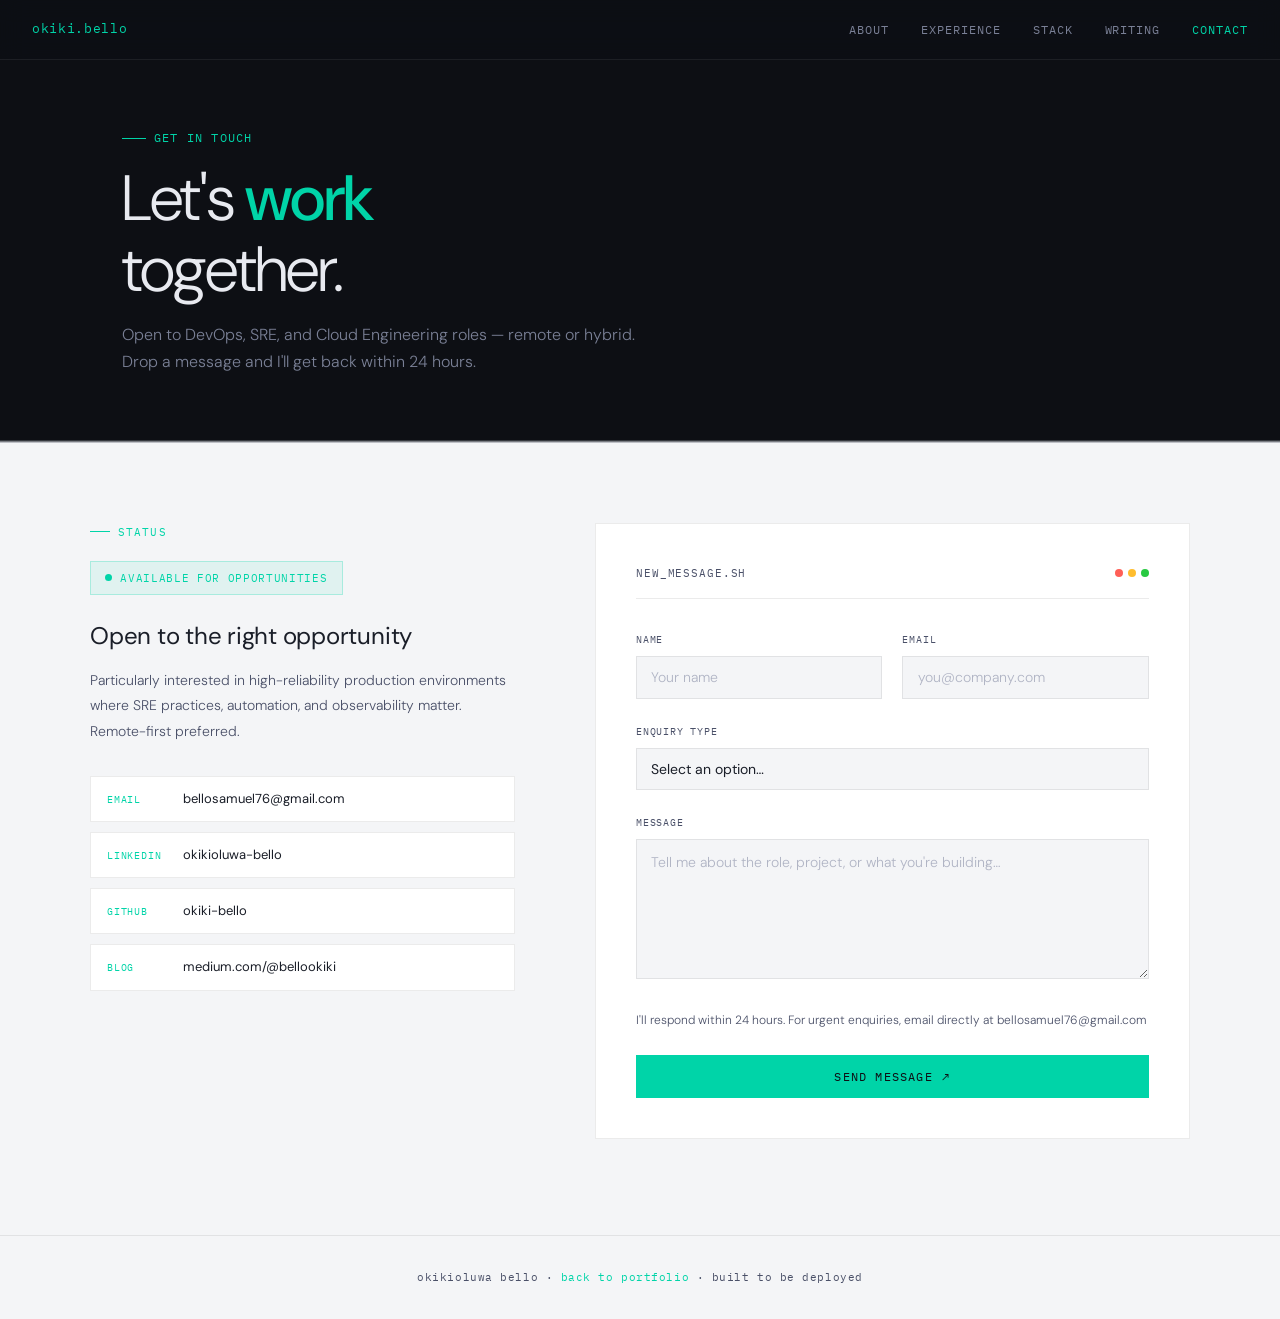
==== contact.html @ a5505c54 "contact page" ====
<!DOCTYPE html>
<html lang="en">
<head>
<meta charset="UTF-8" />
<meta name="viewport" content="width=device-width, initial-scale=1.0" />
<title>Contact — Okikioluwa Bello</title>
<link rel="preconnect" href="https://fonts.googleapis.com" />
<link rel="preconnect" href="https://fonts.gstatic.com" crossorigin />
<link rel="icon" href="favicon.png" type="image/png">
<link href="https://fonts.googleapis.com/css2?family=IBM+Plex+Mono:wght@400;500&family=DM+Sans:ital,opsz,wght@0,9..40,300;0,9..40,400;0,9..40,500;1,9..40,300&display=swap" rel="stylesheet" />
<style>
  *, *::before, *::after { box-sizing: border-box; margin: 0; padding: 0; }

  :root {
    --bg: #0d0f14;
    --surface: #13161d;
    --surface2: #1a1e28;
    --border: rgba(255,255,255,0.07);
    --border2: rgba(255,255,255,0.12);
    --text: #e8eaf0;
    --muted: #7a8096;
    --accent: #00d4a8;
    --accent2: #0094ff;
    --accent3: #ff6b35;
    --bg-light: #f4f5f7;
    --surface-light: #ffffff;
    --text-dark: #1a1e28;
    --muted-dark: #4a5068;
    --border-light: rgba(0,0,0,0.08);
    --mono: 'IBM Plex Mono', monospace;
    --sans: 'DM Sans', sans-serif;
  }

  html { scroll-behavior: smooth; }

  body {
    background: var(--bg);
    color: var(--text);
    font-family: var(--sans);
    font-size: 15px;
    line-height: 1.7;
    overflow-x: hidden;
  }

  /* NAV */
  nav {
    position: fixed;
    top: 0; left: 0; right: 0;
    z-index: 100;
    background: rgba(13,15,20,0.85);
    backdrop-filter: blur(12px);
    border-bottom: 1px solid var(--border);
    padding: 0 2rem;
    height: 60px;
    display: flex;
    align-items: center;
    justify-content: space-between;
  }

  .nav-logo {
    font-family: var(--mono);
    font-size: 13px;
    color: var(--accent);
    letter-spacing: 0.05em;
    text-decoration: none;
  }

  .nav-links {
    display: flex;
    gap: 2rem;
    list-style: none;
  }

  .nav-links a {
    font-family: var(--mono);
    font-size: 12px;
    color: var(--muted);
    text-decoration: none;
    letter-spacing: 0.08em;
    text-transform: uppercase;
    transition: color 0.2s;
  }

  .nav-links a:hover, .nav-links a.active { color: var(--accent); }

  /* HERO (dark) */
  .hero {
    min-height: 45vh;
    display: flex;
    align-items: flex-end;
    padding: 8rem 2rem 4rem;
    max-width: 1100px;
    margin: 0 auto;
  }

  .hero-inner { width: 100%; }

  .hero-tag {
    font-family: var(--mono);
    font-size: 12px;
    color: var(--accent);
    letter-spacing: 0.1em;
    text-transform: uppercase;
    margin-bottom: 1rem;
    display: flex;
    align-items: center;
    gap: 0.5rem;
    animation: fadeUp 0.5s ease both;
  }

  .hero-tag::before {
    content: '';
    display: inline-block;
    width: 24px;
    height: 1px;
    background: var(--accent);
  }

  h1 {
    font-family: var(--sans);
    font-size: clamp(2.4rem, 6vw, 4rem);
    font-weight: 300;
    line-height: 1.1;
    letter-spacing: -0.02em;
    color: var(--text);
    animation: fadeUp 0.5s 0.1s ease both;
  }

  h1 span { color: var(--accent); font-weight: 500; }

  .hero-sub {
    margin-top: 1rem;
    font-size: 16px;
    color: var(--muted);
    font-weight: 300;
    max-width: 520px;
    animation: fadeUp 0.5s 0.2s ease both;
  }

  /* DIVIDER — gradient transition */
  .divider {
    height: 3px;
    background: linear-gradient(to bottom, var(--surface), #e0e2e8);
    margin: 0;
  }

  /* LIGHT BODY */
  .contact-body {
    background: var(--bg-light);
    padding: 5rem 2rem 6rem;
  }

  .contact-inner {
    max-width: 1100px;
    margin: 0 auto;
    display: grid;
    grid-template-columns: 1fr 1.4fr;
    gap: 5rem;
    align-items: start;
  }

  /* LEFT — info */
  .info-block { position: sticky; top: 100px; }

  .info-label {
    font-family: var(--mono);
    font-size: 11px;
    color: var(--accent);
    letter-spacing: 0.1em;
    text-transform: uppercase;
    margin-bottom: 1.25rem;
    display: flex;
    align-items: center;
    gap: 0.5rem;
  }

  .info-label::before {
    content: '';
    width: 20px;
    height: 1px;
    background: var(--accent);
    display: inline-block;
  }

  .info-block h2 {
    font-size: 1.5rem;
    font-weight: 400;
    color: var(--text-dark);
    line-height: 1.4;
    margin-bottom: 1rem;
    letter-spacing: -0.01em;
  }

  .info-block p {
    font-size: 14px;
    color: var(--muted-dark);
    line-height: 1.8;
    font-weight: 300;
    margin-bottom: 2rem;
  }

  .contact-links { display: flex; flex-direction: column; gap: 0.6rem; }

  .contact-link {
    display: flex;
    align-items: center;
    gap: 1rem;
    padding: 0.7rem 1rem;
    background: var(--surface-light);
    border: 1px solid var(--border-light);
    text-decoration: none;
    color: var(--text-dark);
    font-size: 13px;
    transition: border-color 0.2s, box-shadow 0.2s;
  }

  .contact-link:hover {
    border-color: var(--accent);
    box-shadow: 0 0 0 1px var(--accent);
  }

  .contact-link-label {
    font-family: var(--mono);
    font-size: 10px;
    color: var(--accent);
    text-transform: uppercase;
    letter-spacing: 0.08em;
    min-width: 60px;
  }

  /* Availability pill */
  .avail-pill {
    display: inline-flex;
    align-items: center;
    gap: 0.5rem;
    padding: 0.4rem 0.9rem;
    background: rgba(0,212,168,0.08);
    border: 1px solid rgba(0,212,168,0.25);
    font-family: var(--mono);
    font-size: 11px;
    color: var(--accent);
    letter-spacing: 0.06em;
    text-transform: uppercase;
    margin-bottom: 1.5rem;
  }

  .status-dot {
    width: 7px; height: 7px;
    border-radius: 50%;
    background: var(--accent);
    animation: pulse 2s infinite;
  }

  @keyframes pulse {
    0%, 100% { opacity: 1; }
    50% { opacity: 0.3; }
  }

  /* RIGHT — form */
  .form-card {
    background: var(--surface-light);
    border: 1px solid var(--border-light);
    padding: 2.5rem;
  }

  .form-header {
    font-family: var(--mono);
    font-size: 11px;
    color: var(--muted-dark);
    letter-spacing: 0.08em;
    text-transform: uppercase;
    margin-bottom: 2rem;
    padding-bottom: 1rem;
    border-bottom: 1px solid var(--border-light);
    display: flex;
    justify-content: space-between;
    align-items: center;
  }

  .form-header-dots { display: flex; gap: 5px; }
  .fdot { width: 8px; height: 8px; border-radius: 50%; }
  .fdot-r { background: #ffbd2e; }
  .fdot-y { background: #28c941; }
  .fdot-g { background: #ff5f57; }

  .form-group { margin-bottom: 1.5rem; }

  .form-row {
    display: grid;
    grid-template-columns: 1fr 1fr;
    gap: 1.25rem;
    margin-bottom: 1.5rem;
  }

  label {
    display: block;
    font-family: var(--mono);
    font-size: 10px;
    color: var(--muted-dark);
    text-transform: uppercase;
    letter-spacing: 0.08em;
    margin-bottom: 0.5rem;
  }

  input, textarea, select {
    width: 100%;
    background: var(--bg-light);
    border: 1px solid var(--border-light);
    color: var(--text-dark);
    font-family: var(--sans);
    font-size: 14px;
    padding: 0.7rem 0.9rem;
    outline: none;
    transition: border-color 0.2s, box-shadow 0.2s;
    appearance: none;
  }

  input:focus, textarea:focus, select:focus {
    border-color: var(--accent);
    box-shadow: 0 0 0 2px rgba(0,212,168,0.12);
  }

  input::placeholder, textarea::placeholder {
    color: #b0b4c4;
    font-weight: 300;
  }

  textarea {
    resize: vertical;
    min-height: 140px;
    line-height: 1.7;
  }

  select { cursor: pointer; background-image: none; }

  .form-note {
    font-size: 12px;
    color: var(--muted-dark);
    font-weight: 300;
    margin-bottom: 1.5rem;
    line-height: 1.6;
  }

  .btn-submit {
    width: 100%;
    background: var(--accent);
    color: #0d0f14;
    border: none;
    padding: 0.9rem 2rem;
    font-family: var(--mono);
    font-size: 12px;
    letter-spacing: 0.1em;
    text-transform: uppercase;
    cursor: pointer;
    transition: opacity 0.2s, transform 0.1s;
    display: flex;
    align-items: center;
    justify-content: center;
    gap: 0.6rem;
  }

  .btn-submit:hover { opacity: 0.88; }
  .btn-submit:active { transform: scale(0.99); }

  /* Success state */
  .success-state {
    display: none;
    text-align: center;
    padding: 3rem 2rem;
  }

  .success-icon {
    width: 48px; height: 48px;
    background: rgba(0,212,168,0.1);
    border: 1px solid rgba(0,212,168,0.3);
    border-radius: 50%;
    display: flex;
    align-items: center;
    justify-content: center;
    margin: 0 auto 1.25rem;
    font-size: 20px;
  }

  .success-title {
    font-size: 18px;
    font-weight: 500;
    color: var(--text-dark);
    margin-bottom: 0.5rem;
  }

  .success-sub {
    font-size: 13px;
    color: var(--muted-dark);
    font-weight: 300;
  }

  /* FOOTER */
  footer {
    background: var(--bg-light);
    border-top: 1px solid var(--border-light);
    padding: 2rem;
    text-align: center;
    font-family: var(--mono);
    font-size: 11px;
    color: var(--muted-dark);
    letter-spacing: 0.05em;
  }

  footer a {
    color: var(--accent);
    text-decoration: none;
  }

  /* ANIMATIONS */
  @keyframes fadeUp {
    from { opacity: 0; transform: translateY(18px); }
    to   { opacity: 1; transform: translateY(0); }
  }

  .reveal {
    opacity: 0;
    transform: translateY(24px);
    transition: opacity 0.5s ease, transform 0.5s ease;
  }

  .reveal.visible { opacity: 1; transform: translateY(0); }

  /* RESPONSIVE */
  @media (max-width: 768px) {
    .contact-inner { grid-template-columns: 1fr; gap: 3rem; }
    .info-block { position: static; }
    .form-row { grid-template-columns: 1fr; }
    nav { padding: 0 1rem; }
    .nav-links { gap: 1rem; }
  }
</style>
</head>
<body>

<!-- NAV -->
<nav>
  <a href="index.html" class="nav-logo">okiki.bello</a>
  <ul class="nav-links">
    <li><a href="index.html#about">About</a></li>
    <li><a href="index.html#experience">Experience</a></li>
    <li><a href="index.html#skills">Stack</a></li>
    <li><a href="index.html#writing">Writing</a></li>
    <li><a href="contact.html" class="active">Contact</a></li>
  </ul>
</nav>

<!-- DARK HERO -->
<div class="hero">
  <div class="hero-inner">
    <p class="hero-tag">Get in touch</p>
    <h1>Let's <span>work</span><br />together.</h1>
    <p class="hero-sub">Open to DevOps, SRE, and Cloud Engineering roles — remote or hybrid. Drop a message and I'll get back within 24 hours.</p>
  </div>
</div>

<!-- GRADIENT DIVIDER -->
<div class="divider"></div>

<!-- LIGHT CONTACT BODY -->
<div class="contact-body">
  <div class="contact-inner">

    <!-- LEFT INFO -->
    <div class="info-block reveal">
      <div class="info-label">Status</div>
      <div class="avail-pill">
        <span class="status-dot"></span>
        Available for opportunities
      </div>
      <h2>Open to the right opportunity</h2>
      <p>Particularly interested in high-reliability production environments where SRE practices, automation, and observability matter. Remote-first preferred.</p>

      <div class="contact-links">
        <a href="mailto:bellosamuel76@gmail.com" class="contact-link">
          <span class="contact-link-label">Email</span>
          <span>bellosamuel76@gmail.com</span>
        </a>
        <a href="https://linkedin.com/in/okikioluwa-bello" target="_blank" rel="noopener" class="contact-link">
          <span class="contact-link-label">LinkedIn</span>
          <span>okikioluwa-bello</span>
        </a>
        <a href="https://github.com/okiki-bello" target="_blank" rel="noopener" class="contact-link">
          <span class="contact-link-label">GitHub</span>
          <span>okiki-bello</span>
        </a>
        <a href="https://medium.com/@bellookiki" target="_blank" rel="noopener" class="contact-link">
          <span class="contact-link-label">Blog</span>
          <span>medium.com/@bellookiki</span>
        </a>
      </div>
    </div>

    <!-- RIGHT FORM -->
    <div class="form-card reveal" style="transition-delay:0.15s;">
      <div class="form-header">
        <span>new_message.sh</span>
        <div class="form-header-dots">
          <span class="fdot fdot-g"></span>
          <span class="fdot fdot-r"></span>
          <span class="fdot fdot-y"></span>
        </div>
      </div>

      <form id="contact-form" action="https://formspree.io/f/meevdgjd" method="POST">
        <div class="form-row">
          <div>
            <label for="name">Name</label>
            <input type="text" id="name" name="name" placeholder="Your name" required />
          </div>
          <div>
            <label for="email">Email</label>
            <input type="email" id="email" name="email" placeholder="you@company.com" required />
          </div>
        </div>

        <div class="form-group">
          <label for="subject">Enquiry type</label>
          <select id="subject" name="subject">
            <option value="" disabled selected>Select an option…</option>
            <option value="full-time">Full-time role</option>
            <option value="contract">Contract / freelance</option>
            <option value="collaboration">Collaboration</option>
            <option value="other">Other</option>
          </select>
        </div>

        <div class="form-group">
          <label for="message">Message</label>
          <textarea id="message" name="message" placeholder="Tell me about the role, project, or what you're building…" required></textarea>
        </div>

        <p class="form-note">I'll respond within 24 hours. For urgent enquiries, email directly at bellosamuel76@gmail.com</p>

        <button type="submit" class="btn-submit">
          <span>Send message</span>
          <span>↗</span>
        </button>
      </form>

      <!-- Success -->
      <div class="success-state" id="success-state">
        <div class="success-icon">✓</div>
        <div class="success-title">Message sent</div>
        <div class="success-sub">Thanks — I'll be in touch within 24 hours.</div>
      </div>
    </div>

  </div>
</div>

<footer>
  <p>okikioluwa bello · <a href="index.html">back to portfolio</a> · built to be deployed</p>
</footer>

<script>
  /* Scroll reveal */
  const observer = new IntersectionObserver(entries => {
    entries.forEach(e => { if (e.isIntersecting) e.target.classList.add('visible'); });
  }, { threshold: 0.1 });
  document.querySelectorAll('.reveal').forEach(el => observer.observe(el));

  /* Form submit */
  const form = document.getElementById('contact-form');
  const successState = document.getElementById('success-state');

  form.addEventListener('submit', async (e) => {
    e.preventDefault();
    const btn = form.querySelector('.btn-submit');
    btn.textContent = 'Sending…';
    btn.disabled = true;

    try {
      const res = await fetch(form.action, {
        method: 'POST',
        body: new FormData(form),
        headers: { 'Accept': 'application/json' }
      });

      if (res.ok) {
        form.style.display = 'none';
        successState.style.display = 'block';
      } else {
        btn.textContent = 'Failed — try again';
        btn.disabled = false;
      }
    } catch {
      btn.textContent = 'Failed — try again';
      btn.disabled = false;
    }
  });
</script>
</body>
</html>
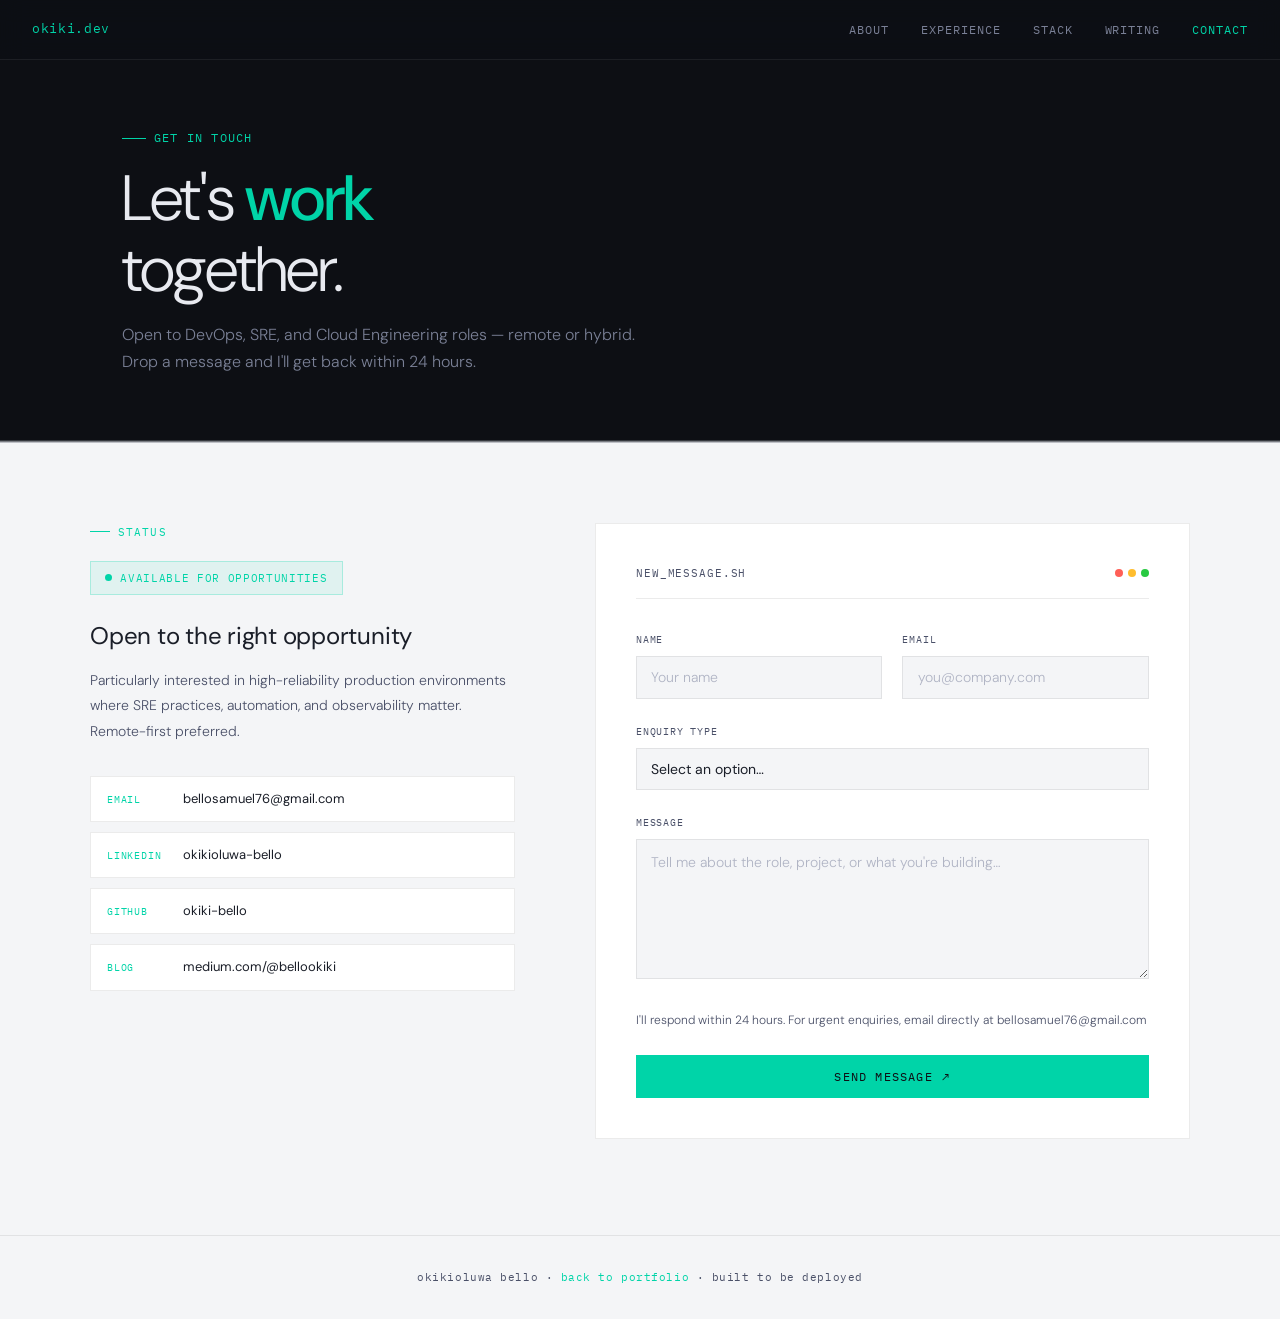
==== commit 623ef665: "toggle lights" ====
--- a/contact.html
+++ b/contact.html
@@ -439,7 +439,7 @@
 
 <!-- NAV -->
 <nav>
-  <a href="index.html" class="nav-logo">okiki.bello</a>
+  <a href="index.html" class="nav-logo">okiki.dev</a>
   <ul class="nav-links">
     <li><a href="index.html#about">About</a></li>
     <li><a href="index.html#experience">Experience</a></li>
